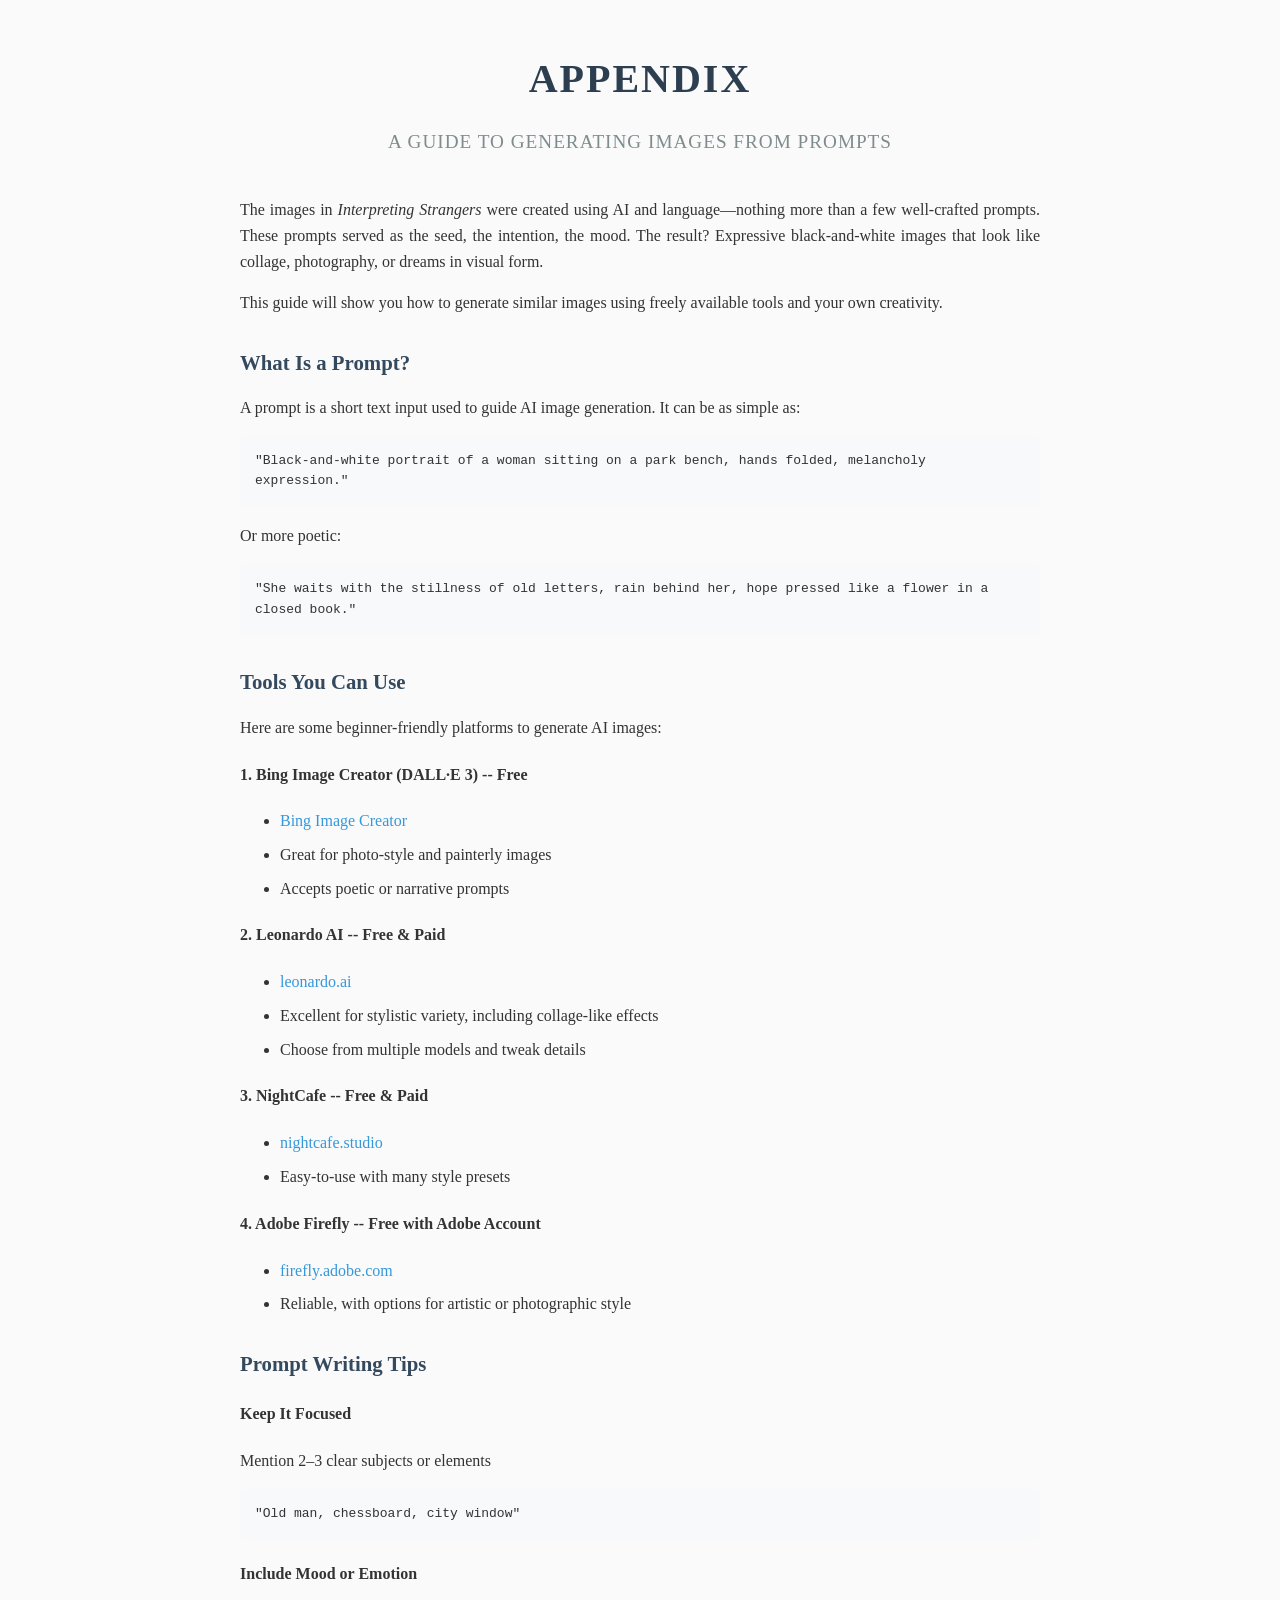
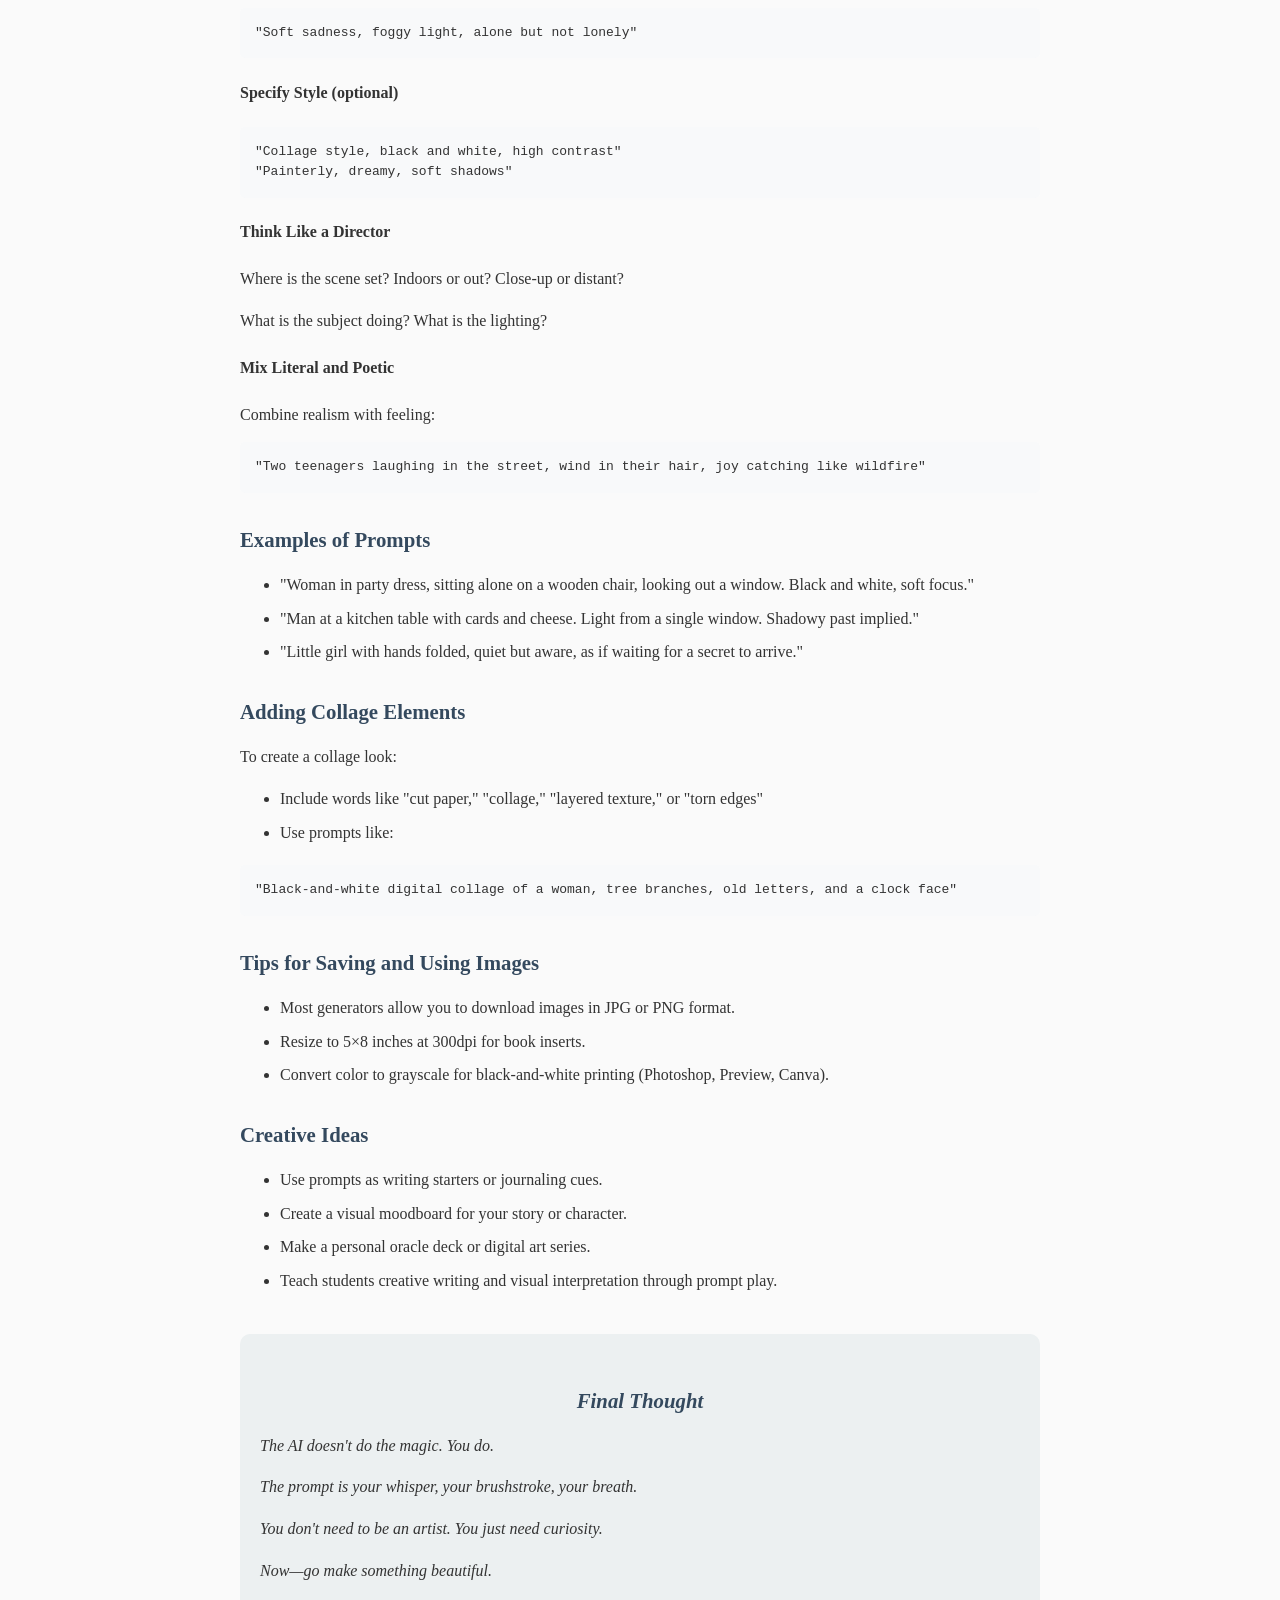
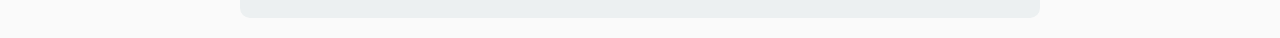
==== interpreting_strangers/index.html @ 9fca67f9 "appendix" ====
<!DOCTYPE html>
<html lang="en">
<head>
    <meta charset="UTF-8">
    <meta name="viewport" content="width=device-width, initial-scale=1.0">
    <title>A Guide to Generating Images from Prompts</title>
    <style>
        body {
            font-family: Georgia, serif;
            line-height: 1.6;
            max-width: 800px;
            margin: 0 auto;
            padding: 20px;
            color: #333;
            background-color: #fafafa;
        }
        
        h1 {
            text-align: center;
            font-size: 2.5em;
            margin-bottom: 10px;
            color: #2c3e50;
            text-transform: uppercase;
            letter-spacing: 2px;
        }
        
        h2 {
            text-align: center;
            font-size: 1.2em;
            margin-bottom: 40px;
            color: #7f8c8d;
            text-transform: uppercase;
            letter-spacing: 1px;
            font-weight: normal;
        }
        
        h3 {
            font-size: 1.3em;
            margin-top: 30px;
            margin-bottom: 15px;
            color: #34495e;
        }
        
        p {
            margin-bottom: 15px;
            text-align: justify;
        }
        
        ul {
            margin-bottom: 20px;
        }
        
        li {
            margin-bottom: 8px;
        }
        
        a {
            color: #3498db;
            text-decoration: none;
        }
        
        a:hover {
            text-decoration: underline;
        }
        
        .quote {
            font-style: italic;
            background-color: #ecf0f1;
            padding: 15px;
            border-left: 4px solid #3498db;
            margin: 20px 0;
        }
        
        .example {
            background-color: #f8f9fa;
            padding: 15px;
            border-radius: 5px;
            margin: 15px 0;
            font-family: monospace;
        }
        
        .highlight {
            background-color: #fff3cd;
            padding: 2px 5px;
            border-radius: 3px;
        }
        
        .final-thought {
            text-align: center;
            font-style: italic;
            margin-top: 40px;
            padding: 20px;
            background-color: #ecf0f1;
            border-radius: 10px;
        }
    </style>
</head>
<body>
    <h1>Appendix</h1>
    <h2>A Guide to Generating Images from Prompts</h2>

    <p>The images in <em>Interpreting Strangers</em> were created using AI and language—nothing more than a few well-crafted prompts. These prompts served as the seed, the intention, the mood. The result? Expressive black-and-white images that look like collage, photography, or dreams in visual form.</p>

    <p>This guide will show you how to generate similar images using freely available tools and your own creativity.</p>

    <h3>What Is a Prompt?</h3>

    <p>A prompt is a short text input used to guide AI image generation. It can be as simple as:</p>

    <div class="example">"Black-and-white portrait of a woman sitting on a park bench, hands folded, melancholy expression."</div>

    <p>Or more poetic:</p>

    <div class="example">"She waits with the stillness of old letters, rain behind her, hope pressed like a flower in a closed book."</div>

    <h3>Tools You Can Use</h3>

    <p>Here are some beginner-friendly platforms to generate AI images:</p>

    <h4>1. Bing Image Creator (DALL·E 3) -- Free</h4>
    <ul>
        <li><a href="https://www.bing.com/images/create" target="_blank">Bing Image Creator</a></li>
        <li>Great for photo-style and painterly images</li>
        <li>Accepts poetic or narrative prompts</li>
    </ul>

    <h4>2. Leonardo AI -- Free & Paid</h4>
    <ul>
        <li><a href="https://leonardo.ai" target="_blank">leonardo.ai</a></li>
        <li>Excellent for stylistic variety, including collage-like effects</li>
        <li>Choose from multiple models and tweak details</li>
    </ul>

    <h4>3. NightCafe -- Free & Paid</h4>
    <ul>
        <li><a href="https://creator.nightcafe.studio" target="_blank">nightcafe.studio</a></li>
        <li>Easy-to-use with many style presets</li>
    </ul>

    <h4>4. Adobe Firefly -- Free with Adobe Account</h4>
    <ul>
        <li><a href="https://firefly.adobe.com" target="_blank">firefly.adobe.com</a></li>
        <li>Reliable, with options for artistic or photographic style</li>
    </ul>

    <h3>Prompt Writing Tips</h3>

    <h4>Keep It Focused</h4>
    <p>Mention 2–3 clear subjects or elements</p>
    <div class="example">"Old man, chessboard, city window"</div>

    <h4>Include Mood or Emotion</h4>
    <div class="example">"Soft sadness, foggy light, alone but not lonely"</div>

    <h4>Specify Style (optional)</h4>
    <div class="example">"Collage style, black and white, high contrast"<br>
    "Painterly, dreamy, soft shadows"</div>

    <h4>Think Like a Director</h4>
    <p>Where is the scene set? Indoors or out? Close-up or distant?</p>
    <p>What is the subject doing? What is the lighting?</p>

    <h4>Mix Literal and Poetic</h4>
    <p>Combine realism with feeling:</p>
    <div class="example">"Two teenagers laughing in the street, wind in their hair, joy catching like wildfire"</div>

    <h3>Examples of Prompts</h3>
    <ul>
        <li>"Woman in party dress, sitting alone on a wooden chair, looking out a window. Black and white, soft focus."</li>
        <li>"Man at a kitchen table with cards and cheese. Light from a single window. Shadowy past implied."</li>
        <li>"Little girl with hands folded, quiet but aware, as if waiting for a secret to arrive."</li>
    </ul>

    <h3>Adding Collage Elements</h3>
    <p>To create a collage look:</p>
    <ul>
        <li>Include words like "cut paper," "collage," "layered texture," or "torn edges"</li>
        <li>Use prompts like:</li>
    </ul>
    <div class="example">"Black-and-white digital collage of a woman, tree branches, old letters, and a clock face"</div>

    <h3>Tips for Saving and Using Images</h3>
    <ul>
        <li>Most generators allow you to download images in JPG or PNG format.</li>
        <li>Resize to 5×8 inches at 300dpi for book inserts.</li>
        <li>Convert color to grayscale for black-and-white printing (Photoshop, Preview, Canva).</li>
    </ul>

    <h3>Creative Ideas</h3>
    <ul>
        <li>Use prompts as writing starters or journaling cues.</li>
        <li>Create a visual moodboard for your story or character.</li>
        <li>Make a personal oracle deck or digital art series.</li>
        <li>Teach students creative writing and visual interpretation through prompt play.</li>
    </ul>

    <div class="final-thought">
        <h3>Final Thought</h3>
        <p>The AI doesn't do the magic. You do.</p>
        <p>The prompt is your whisper, your brushstroke, your breath.</p>
        <p>You don't need to be an artist. You just need curiosity.</p>
        <p>Now—go make something beautiful.</p>
    </div>
</body>
</html>
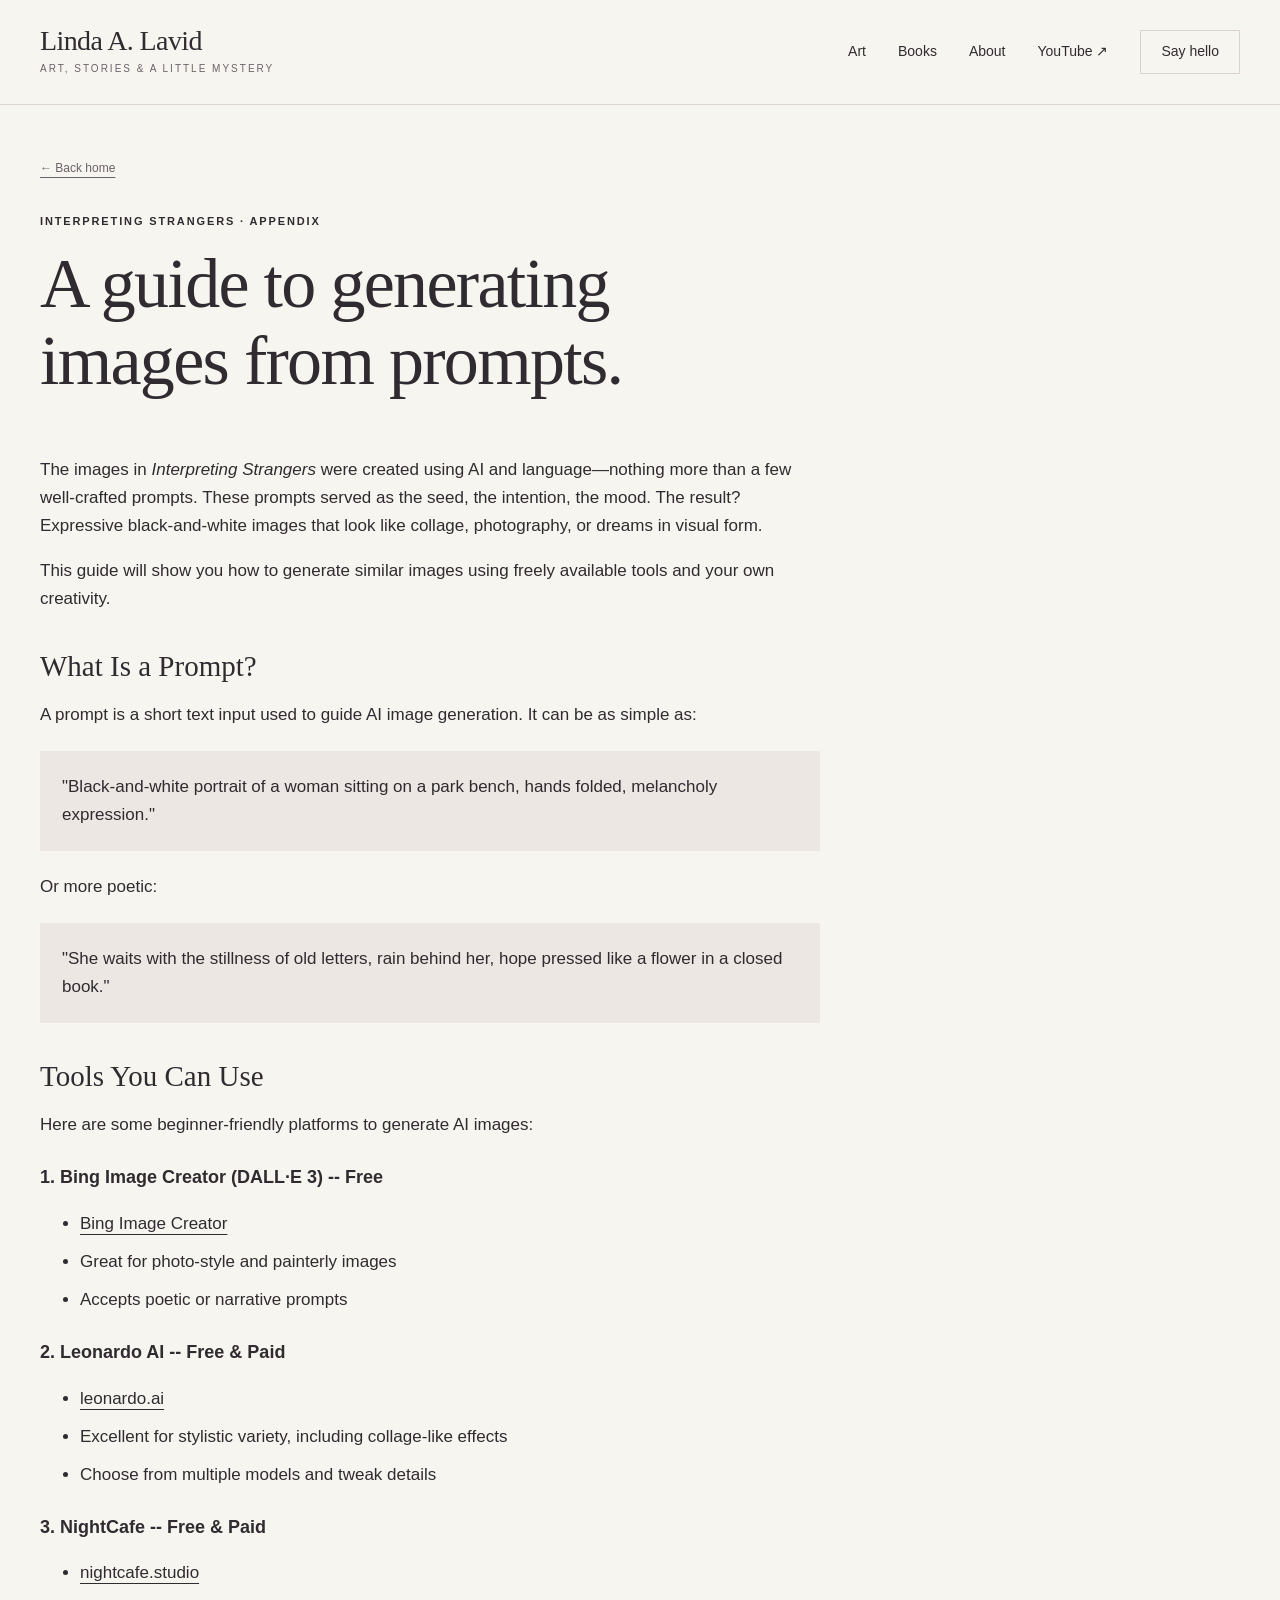
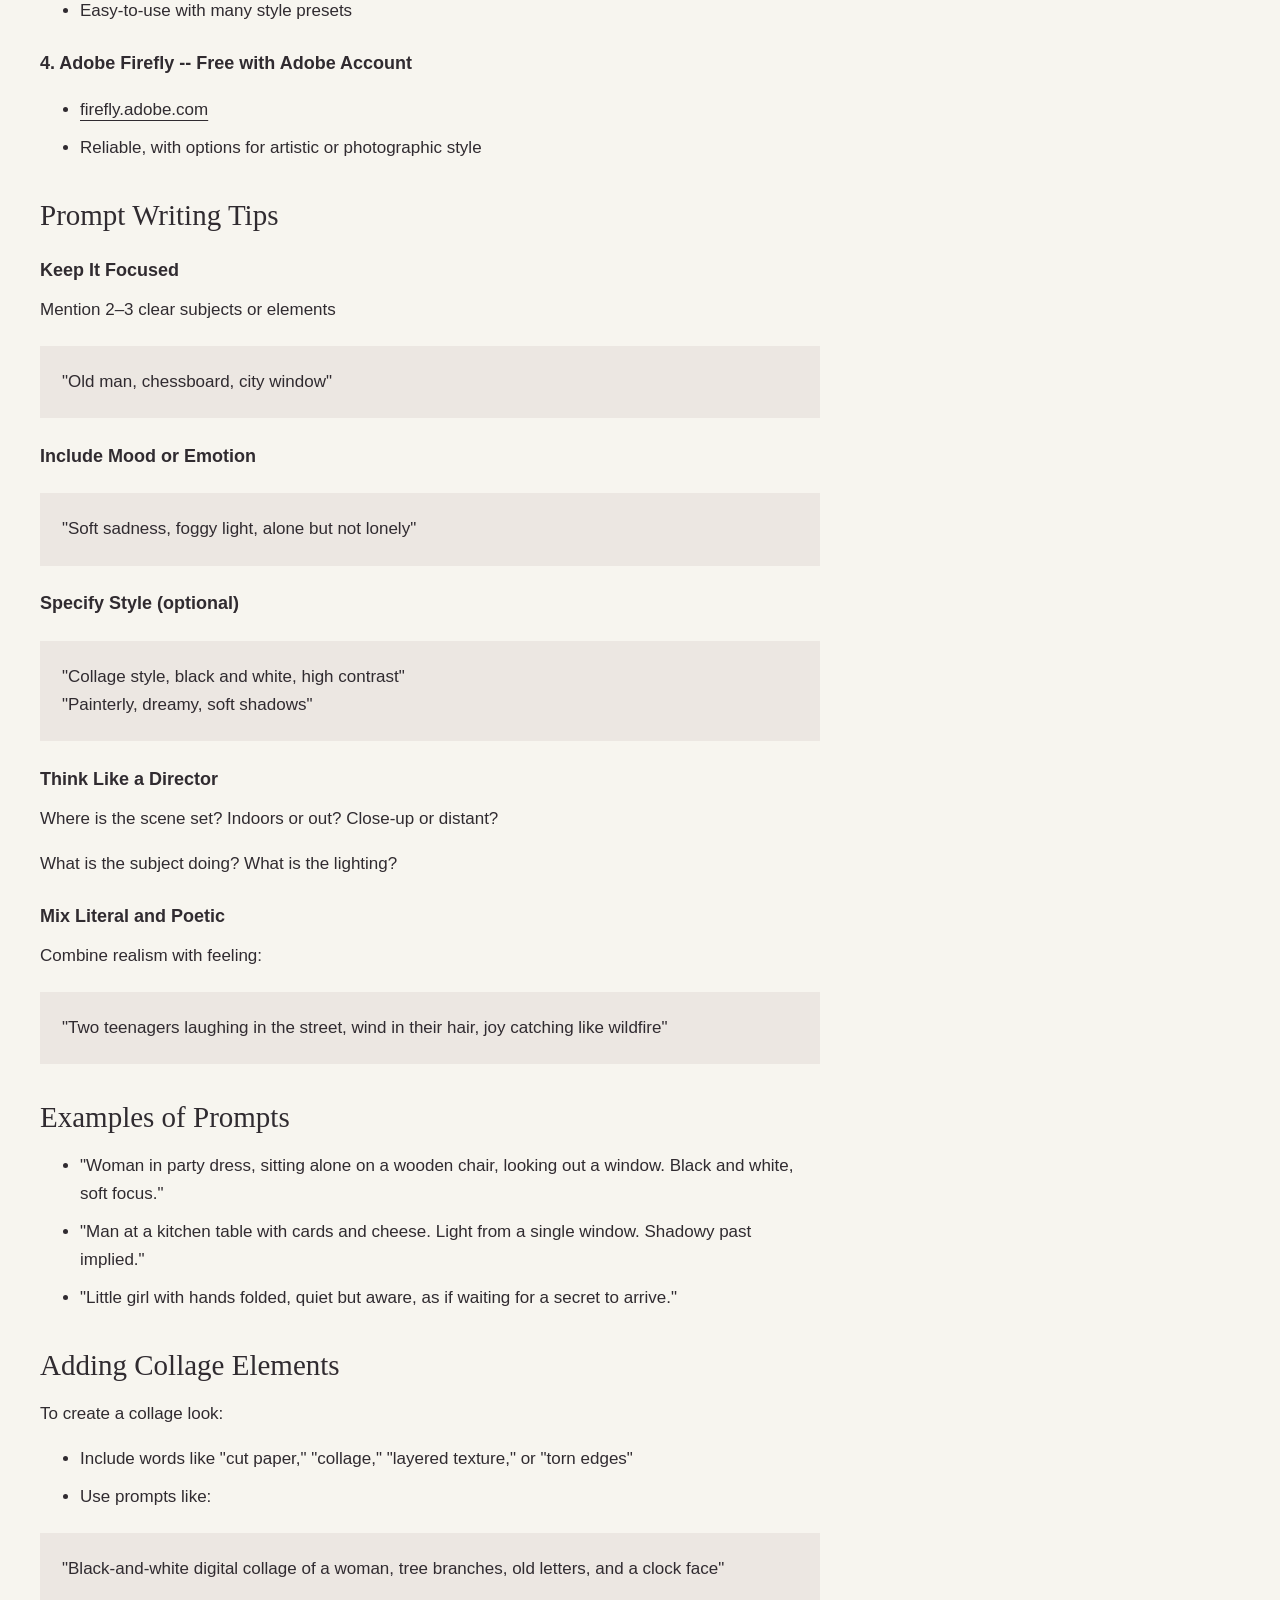
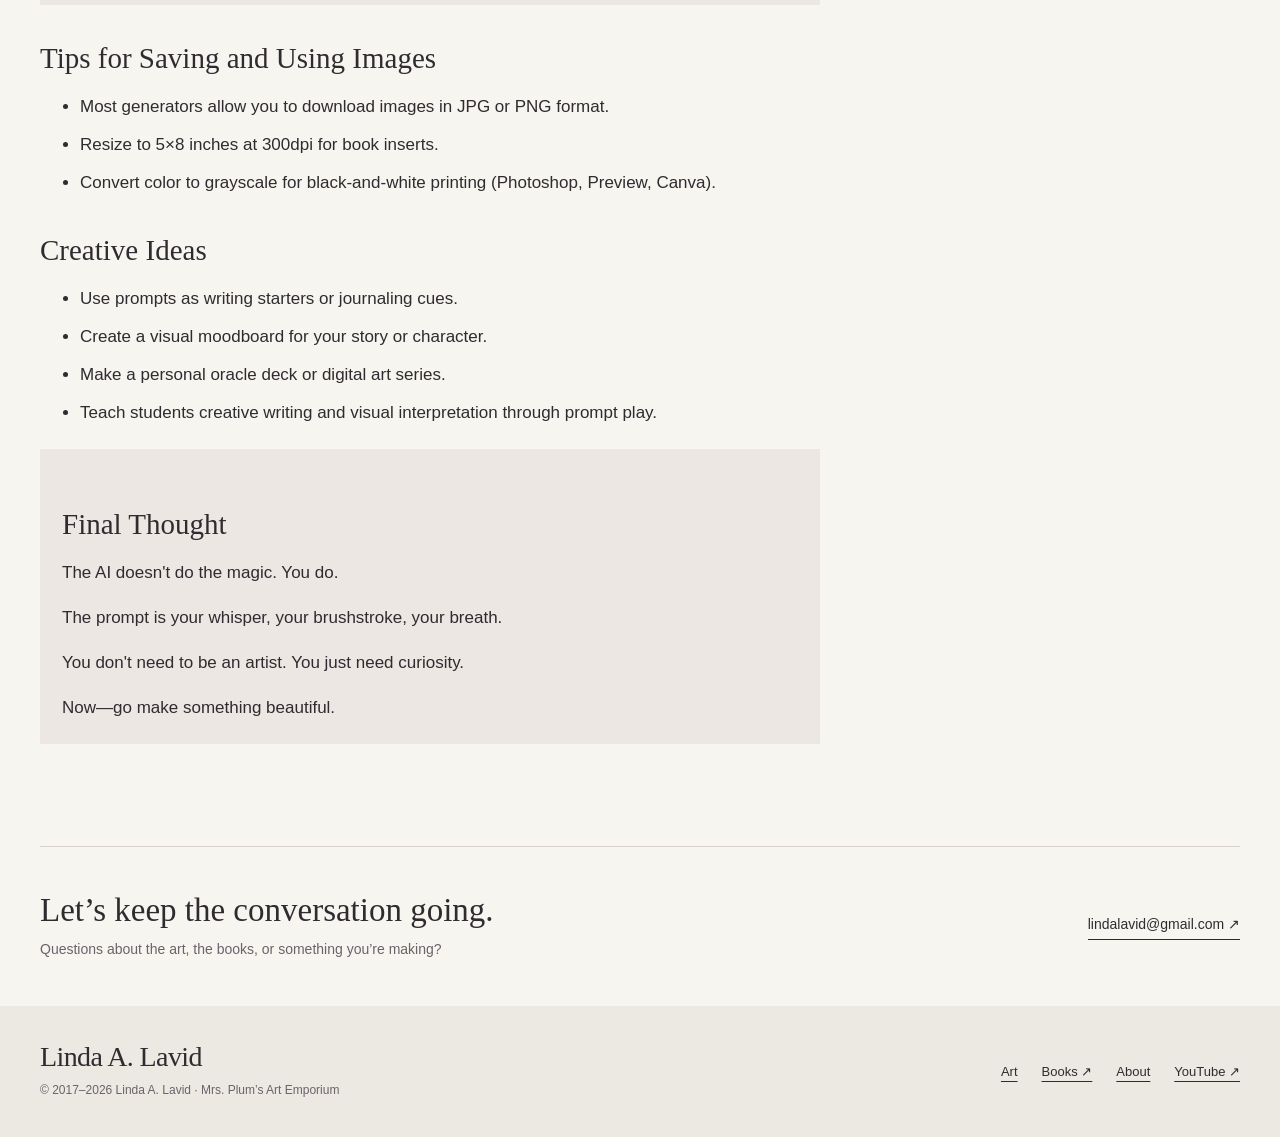
==== commit 69b4c380: "Modernize website design and art galleries" ====
--- a/interpreting_strangers/index.html
+++ b/interpreting_strangers/index.html
@@ -1,103 +1,16 @@
-<!DOCTYPE html>
-<html lang="en">
-<head>
-    <meta charset="UTF-8">
-    <meta name="viewport" content="width=device-width, initial-scale=1.0">
-    <title>A Guide to Generating Images from Prompts</title>
-    <style>
-        body {
-            font-family: Georgia, serif;
-            line-height: 1.6;
-            max-width: 800px;
-            margin: 0 auto;
-            padding: 20px;
-            color: #333;
-            background-color: #fafafa;
-        }
-        
-        h1 {
-            text-align: center;
-            font-size: 2.5em;
-            margin-bottom: 10px;
-            color: #2c3e50;
-            text-transform: uppercase;
-            letter-spacing: 2px;
-        }
-        
-        h2 {
-            text-align: center;
-            font-size: 1.2em;
-            margin-bottom: 40px;
-            color: #7f8c8d;
-            text-transform: uppercase;
-            letter-spacing: 1px;
-            font-weight: normal;
-        }
-        
-        h3 {
-            font-size: 1.3em;
-            margin-top: 30px;
-            margin-bottom: 15px;
-            color: #34495e;
-        }
-        
-        p {
-            margin-bottom: 15px;
-            text-align: justify;
-        }
-        
-        ul {
-            margin-bottom: 20px;
-        }
-        
-        li {
-            margin-bottom: 8px;
-        }
-        
-        a {
-            color: #3498db;
-            text-decoration: none;
-        }
-        
-        a:hover {
-            text-decoration: underline;
-        }
-        
-        .quote {
-            font-style: italic;
-            background-color: #ecf0f1;
-            padding: 15px;
-            border-left: 4px solid #3498db;
-            margin: 20px 0;
-        }
-        
-        .example {
-            background-color: #f8f9fa;
-            padding: 15px;
-            border-radius: 5px;
-            margin: 15px 0;
-            font-family: monospace;
-        }
-        
-        .highlight {
-            background-color: #fff3cd;
-            padding: 2px 5px;
-            border-radius: 3px;
-        }
-        
-        .final-thought {
-            text-align: center;
-            font-style: italic;
-            margin-top: 40px;
-            padding: 20px;
-            background-color: #ecf0f1;
-            border-radius: 10px;
-        }
-    </style>
-</head>
-<body>
-    <h1>Appendix</h1>
-    <h2>A Guide to Generating Images from Prompts</h2>
+<!doctype html>
+ <html lang="en"><head><meta charset="utf-8"><meta name="viewport" content="width=device-width, initial-scale=1">
+ <title>A Guide to Generating Images from Prompts | Linda A. Lavid</title><meta name="description" content="The image-making appendix to Interpreting Strangers by Linda A. Lavid.">
+ <link rel="canonical" href="https://www.lindalavid.com/interpreting_strangers/index.html"><meta name="theme-color" content="#563749">
+ <meta property="og:type" content="website"><meta property="og:title" content="A Guide to Generating Images from Prompts | Linda A. Lavid"><meta property="og:description" content="The image-making appendix to Interpreting Strangers by Linda A. Lavid."><meta property="og:url" content="https://www.lindalavid.com/interpreting_strangers/index.html"><meta property="og:image" content="https://www.lindalavid.com/assets/previews/abstract-11.jpg">
+ <link rel="icon" href="../assets/favicon.svg" type="image/svg+xml"><link rel="stylesheet" href="../assets/styles/site.css"><script defer src="../assets/scripts/site.js"></script></head><body>
+ <a class="skip-link" href="#main">Skip to content</a>
+ <header class="site-header"><div class="wrap header-inner">
+ <a class="brand" href="../index.html" aria-label="Linda A. Lavid home"><span class="brand-name">Linda A. Lavid</span><span class="brand-sub">Art, stories & a little mystery</span></a>
+ <button class="menu-toggle" aria-expanded="false" aria-controls="site-nav">Menu</button>
+ <nav class="site-nav" id="site-nav" aria-label="Main navigation"><a href="../index.html#collections">Art</a><a href="../index.html#books">Books</a><a href="../about.html">About</a><a href="https://www.youtube.com/channel/UCeq5Df1fC-q9gi-4vWOq-DA" target="_blank" rel="noopener">YouTube ↗</a><a class="contact-link" href="mailto:lindalavid@gmail.com">Say hello</a></nav>
+ </div></header><main id="main"><div class="wrap"><header class="page-heading"><a class="breadcrumb" href="../index.html">← Back home</a><p class="eyebrow">Interpreting Strangers · Appendix</p><h1>A guide to generating<br>images from prompts.</h1></header><article class="article-body">
+    
 
     <p>The images in <em>Interpreting Strangers</em> were created using AI and language—nothing more than a few well-crafted prompts. These prompts served as the seed, the intention, the mood. The result? Expressive black-and-white images that look like collage, photography, or dreams in visual form.</p>
 
@@ -119,27 +32,27 @@
 
     <h4>1. Bing Image Creator (DALL·E 3) -- Free</h4>
     <ul>
-        <li><a href="https://www.bing.com/images/create" target="_blank">Bing Image Creator</a></li>
+        <li><a href="https://www.bing.com/images/create" target="_blank" rel="noopener">Bing Image Creator</a></li>
         <li>Great for photo-style and painterly images</li>
         <li>Accepts poetic or narrative prompts</li>
     </ul>
 
     <h4>2. Leonardo AI -- Free & Paid</h4>
     <ul>
-        <li><a href="https://leonardo.ai" target="_blank">leonardo.ai</a></li>
+        <li><a href="https://leonardo.ai" target="_blank" rel="noopener">leonardo.ai</a></li>
         <li>Excellent for stylistic variety, including collage-like effects</li>
         <li>Choose from multiple models and tweak details</li>
     </ul>
 
     <h4>3. NightCafe -- Free & Paid</h4>
     <ul>
-        <li><a href="https://creator.nightcafe.studio" target="_blank">nightcafe.studio</a></li>
+        <li><a href="https://creator.nightcafe.studio" target="_blank" rel="noopener">nightcafe.studio</a></li>
         <li>Easy-to-use with many style presets</li>
     </ul>
 
     <h4>4. Adobe Firefly -- Free with Adobe Account</h4>
     <ul>
-        <li><a href="https://firefly.adobe.com" target="_blank">firefly.adobe.com</a></li>
+        <li><a href="https://firefly.adobe.com" target="_blank" rel="noopener">firefly.adobe.com</a></li>
         <li>Reliable, with options for artistic or photographic style</li>
     </ul>
 
@@ -201,5 +114,5 @@
         <p>You don't need to be an artist. You just need curiosity.</p>
         <p>Now—go make something beautiful.</p>
     </div>
-</body>
-</html>+</article></div></main><div class="wrap contact-band"><div><h2>Let’s keep the conversation going.</h2><p>Questions about the art, the books, or something you’re making?</p></div><a class="text-link" href="mailto:lindalavid@gmail.com">lindalavid@gmail.com ↗</a></div>
+ <footer class="site-footer"><div class="wrap footer-inner"><div><span class="brand-name">Linda A. Lavid</span><p class="copyright">© 2017–<span data-year>2026</span> Linda A. Lavid · Mrs. Plum’s Art Emporium</p></div><nav class="footer-links" aria-label="Footer navigation"><a href="../index.html#collections">Art</a><a href="https://www.amazon.com/stores/Linda-A.-Lavid/author/B002BMBKEA" target="_blank" rel="noopener">Books ↗</a><a href="../about.html">About</a><a href="https://www.youtube.com/channel/UCeq5Df1fC-q9gi-4vWOq-DA" target="_blank" rel="noopener">YouTube ↗</a></nav></div></footer></body></html>
--- a/assets/styles/site.css
+++ b/assets/styles/site.css
@@ -0,0 +1,7 @@
+:root{--paper:#f7f5ef;--ink:#302b30;--muted:#6b626b;--plum:#563749;--line:#d9d2ce;--soft:#ece7e2;--white:#fffefa;--green:#dfe5d9;--serif:Georgia,'Times New Roman',serif;--sans:-apple-system,BlinkMacSystemFont,'Segoe UI',sans-serif}
+*{box-sizing:border-box}html{scroll-behavior:smooth;scroll-padding-top:100px}body{margin:0;background:var(--paper);color:var(--ink);font:17px/1.65 var(--sans)}body.dialog-open{overflow:hidden}a{color:inherit;text-underline-offset:5px}button,input{font:inherit}button,a,input{-webkit-tap-highlight-color:transparent}button{cursor:pointer}a:focus-visible,button:focus-visible,input:focus-visible,summary:focus-visible{outline:3px solid #8b602c;outline-offset:5px}img{display:block;max-width:100%;height:auto}h1,h2,h3,p,figure{margin:0}h1,h2,h3{font-family:var(--serif);font-weight:400;line-height:1.1}p+p{margin-top:1em}.wrap{width:min(1240px,calc(100% - 80px));margin-inline:auto}.eyebrow{font-size:11px;font-weight:650;letter-spacing:.17em;text-transform:uppercase}.muted{color:var(--muted)}.skip-link{position:fixed;left:12px;top:-100px;z-index:100;background:var(--ink);color:white;padding:10px}.skip-link:focus{top:12px}.site-header{border-bottom:1px solid var(--line);background:var(--paper);position:relative;z-index:10}.header-inner{min-height:104px;display:flex;align-items:center;justify-content:space-between;gap:25px}.brand{text-decoration:none;display:grid;gap:4px}.brand-name{font:28px/1.1 var(--serif);letter-spacing:-.6px}.brand-sub{font-size:10px;letter-spacing:.2em;text-transform:uppercase;color:var(--muted)}.site-nav{display:flex;gap:32px;align-items:center}.site-nav a{font-size:14px;text-decoration:none;padding-block:10px}.site-nav a:hover,.site-nav a[aria-current]{text-decoration:underline}.site-nav .contact-link{border:1px solid var(--line);padding:9px 20px}.menu-toggle{display:none;background:none;border:1px solid var(--line);padding:8px 14px}.hero{display:grid;grid-template-columns:1fr 1fr;gap:70px;padding-top:72px;padding-bottom:76px;align-items:center}.hero h1{font-size:clamp(46px,5.15vw,72px);letter-spacing:-2.8px;margin:24px 0}.hero h1 em{color:var(--plum);font-weight:400}.hero .intro{max-width:420px;color:var(--muted);font-size:18px;line-height:1.75}.actions{display:flex;align-items:center;flex-wrap:wrap;gap:22px;margin-top:28px}.button{display:inline-flex;justify-content:center;align-items:center;gap:24px;min-height:48px;padding:12px 23px;border:1px solid var(--plum);background:var(--plum);color:#fff;text-decoration:none;font-size:14px}.button:hover{background:#392632}.button.secondary{background:transparent;color:var(--ink);border-color:var(--line)}.button.secondary:hover{background:var(--soft)}.text-link{font-size:14px;font-weight:500;text-decoration:none;border-bottom:1px solid currentColor;padding-bottom:3px}.hero-visual{padding:28px;background:#e6e5db;position:relative}.hero-visual img{width:100%;aspect-ratio:1/1;object-fit:contain;background:#e6e5db}.hero-caption{display:flex;justify-content:space-between;gap:15px;font-size:11px;letter-spacing:.07em;padding-top:16px;color:#514d49}.intro-strip{border-block:1px solid var(--line);padding:20px 0;display:flex;gap:24px;align-items:center;justify-content:space-between}.intro-strip p{font-size:14px;color:var(--muted)}.intro-strip span{color:var(--plum);font:italic 26px var(--serif);white-space:nowrap}.section{padding-block:80px}.section-heading{display:flex;align-items:end;justify-content:space-between;gap:30px;margin-bottom:36px}.section-heading h2{font-size:clamp(34px,3.5vw,47px);letter-spacing:-1.2px;margin-top:13px}.section-heading>p{max-width:350px;font-size:15px;color:var(--muted)}.collections{display:grid;grid-template-columns:repeat(3,minmax(0,1fr));gap:40px 26px}.collection-card{text-decoration:none;display:block}.collection-image{background:var(--soft);padding:22px;overflow:hidden}.collection-image img{width:100%;aspect-ratio:1/1;object-fit:contain;transition:transform .3s}.collection-card:hover img{transform:scale(1.025)}.collection-heading{display:flex;justify-content:space-between;gap:10px;align-items:center;margin-top:18px}.collection-heading h3{font-size:25px}.collection-card p{font-size:14px;color:var(--muted);line-height:1.5;margin-top:8px;max-width:325px}.collection-count{font-size:10px;color:var(--muted);text-transform:uppercase;letter-spacing:.12em;margin-top:13px}.arrow{font-size:22px;font-family:var(--sans)}.books-section{background:var(--plum);color:#fff9f2;padding:65px;display:grid;grid-template-columns:1fr 1fr;gap:60px;align-items:center}.books-section h2{font-size:50px;letter-spacing:-1px;margin:18px 0}.books-section p{color:#eee0e8;max-width:430px}.books-section .button{border-color:#fff9f2;background:#fff9f2;color:var(--plum)}.books-note{padding:35px;border:1px solid #947b89;font:italic 32px/1.4 var(--serif)}.studio-section{display:grid;grid-template-columns:1fr 1fr;gap:75px;align-items:center}.studio-art{display:grid;grid-template-columns:1fr 1fr;gap:16px;align-items:center}.studio-art img{width:100%;aspect-ratio:3/4;object-fit:contain;background:var(--soft);padding:16px}.studio-art img+img{margin-top:50px}.studio-section h2{font-size:46px;letter-spacing:-1px;margin:18px 0}.studio-section p{color:var(--muted)}.contact-band{border-top:1px solid var(--line);padding-block:45px;display:flex;align-items:center;justify-content:space-between;gap:20px}.contact-band h2{font-size:33px}.contact-band p{font-size:14px;margin-top:10px;color:var(--muted)}.site-footer{background:#ece9e2;padding:36px 0;font-size:13px}.footer-inner{display:flex;align-items:center;justify-content:space-between;gap:24px}.footer-links{display:flex;gap:24px}.copyright{font-size:12px;color:var(--muted);margin-top:8px}.page-heading{padding:54px 0 35px}.breadcrumb{font-size:12px;display:block;margin-bottom:33px;color:var(--muted)}.page-heading h1{font-size:clamp(42px,5.5vw,70px);letter-spacing:-1.7px;margin:15px 0 22px}.page-heading .intro{font-size:19px;max-width:750px;color:var(--muted)}.collection-note{max-width:800px;margin:25px 0 0;font-size:15px}.collection-note summary{cursor:pointer;text-decoration:underline;text-underline-offset:5px}.collection-note .note-body{padding:20px 0;color:var(--muted)}.collection-note h4{font:24px var(--serif);margin-top:0}.gallery-tools{display:flex;align-items:end;justify-content:space-between;gap:25px;padding:25px 0;border-block:1px solid var(--line);margin-bottom:32px}.gallery-tools p{font-size:13px;color:var(--muted)}.search-field{display:grid;gap:5px;font-size:12px}.search-field input{width:260px;max-width:100%;padding:9px 12px;background:var(--white);border:1px solid var(--line);border-radius:0;color:var(--ink)}.art-grid{display:grid;grid-template-columns:repeat(3,minmax(0,1fr));gap:38px 26px;padding-bottom:55px}.artwork[hidden]{display:none}.artwork-image{display:block;padding:18px;background:var(--soft);text-decoration:none}.artwork-image img{width:100%;aspect-ratio:1/1;object-fit:contain;transition:transform .2s}.artwork-image:hover img{transform:scale(1.025)}.artwork-meta{display:flex;align-items:baseline;justify-content:space-between;gap:12px;margin-top:14px}.artwork-meta h2{font-size:21px}.download-link{font-size:12px;white-space:nowrap}.gallery-bottom{padding:30px 0 60px;display:flex;justify-content:space-between;gap:30px;border-top:1px solid var(--line)}.gallery-bottom p{font-size:13px;color:var(--muted);max-width:580px}.gallery-empty{padding:20px 0 50px;color:var(--muted)}.lightbox{border:0;background:var(--paper);color:var(--ink);width:min(1000px,94vw);max-height:94vh;padding:22px}.lightbox::backdrop{background:#201922dc}.lightbox-top,.lightbox-bottom{display:flex;justify-content:space-between;align-items:center;gap:18px}.lightbox-top{padding-bottom:14px}.lightbox-top h2{font-size:24px}.lightbox button{border:1px solid var(--line);background:transparent;padding:7px 14px;min-width:44px;min-height:44px}.lightbox-image{width:100%;height:65vh;object-fit:contain;background:var(--soft)}.lightbox-bottom{padding-top:16px;font-size:13px}.lightbox-paging{display:flex;gap:9px;align-items:center}.lightbox-status{min-width:55px;text-align:center}.about-layout{display:grid;grid-template-columns:1.1fr .9fr;gap:70px;padding-bottom:80px;align-items:start}.about-copy{max-width:650px}.about-copy h2{font-size:33px;margin:30px 0 18px}.about-copy p{color:var(--muted)}.about-image{background:var(--green);padding:28px}.about-image figcaption{font-size:12px;padding-top:20px;color:var(--muted)}.about-quote{font:italic 31px/1.4 var(--serif);padding:30px 0;margin:30px 0;border-block:1px solid var(--line)}.article-body{max-width:780px;padding-bottom:80px}.article-body h2,.article-body h3{margin:38px 0 18px}.article-body h3{font-size:29px}.article-body h4{font-size:18px;margin-bottom:10px}.article-body .example,.article-body .final-thought{padding:22px;background:var(--soft);margin:22px 0}.article-body li{margin:10px 0}.no-js-note{font-size:13px;color:var(--muted)}
+@media(min-width:1000px){.collection-card:last-child{grid-column:1 / -1;display:grid;grid-template-columns:1fr 1fr;gap:50px;background:var(--green);align-items:center;padding:30px}.collection-card:last-child .collection-image{padding:0;background:transparent}.collection-card:last-child .collection-image img{max-height:330px}.collection-card:last-child .collection-heading h3{font-size:38px}.collection-card:last-child p{font-size:17px;max-width:420px}.collection-card:last-child .collection-heading{margin-top:0}.collection-card:last-child .collection-info{padding-right:25px}}
+@media(max-width:1000px){.wrap{width:calc(100% - 48px)}.hero{gap:35px;padding-top:45px}.hero h1{font-size:54px}.site-nav{gap:21px}.hero-visual{padding:20px}.collections{grid-template-columns:repeat(2,minmax(0,1fr))}.books-section{padding:40px;gap:35px}.studio-section{gap:35px}.art-grid{grid-template-columns:repeat(2,minmax(0,1fr))}.about-layout{gap:40px}}
+@media(max-width:700px){html{scroll-padding-top:20px}.wrap{width:calc(100% - 36px)}.header-inner{min-height:88px;flex-wrap:wrap;gap:0}.brand-name{font-size:25px}.brand-sub{font-size:9px}.menu-toggle{display:block}.site-nav{width:100%;flex-wrap:wrap;padding:16px 0;gap:12px 26px}.js-ready .site-nav{display:none}.js-ready .site-nav.is-open{display:flex}.hero{grid-template-columns:1fr;gap:38px;padding-top:38px;padding-bottom:38px}.hero h1{font-size:clamp(44px,10.8vw,65px);letter-spacing:-2px;margin:20px 0}.hero .intro{font-size:17px;max-width:100%}.hero-visual{padding:18px}.hero-caption{font-size:10px}.intro-strip{align-items:start;flex-direction:column;gap:8px;padding-block:22px}.intro-strip span{font-size:23px}.section{padding-block:48px}.section-heading{display:block;margin-bottom:25px}.section-heading>p{margin-top:18px}.collections{gap:28px 16px}.collection-image{padding:10px}.collection-heading{margin-top:13px;gap:5px}.collection-heading h3{font-size:23px}.collection-card p{font-size:13px}.collection-count{font-size:9px}.books-section{grid-template-columns:1fr;padding:30px 23px;gap:28px}.books-section h2{font-size:40px}.books-note{font-size:26px;padding:24px}.studio-section{grid-template-columns:1fr;gap:35px}.studio-section h2{font-size:37px}.studio-art img+img{margin-top:25px}.contact-band{align-items:start;flex-direction:column;padding-block:35px}.contact-band .text-link{overflow-wrap:anywhere}.footer-inner{align-items:start;flex-direction:column}.footer-links{flex-wrap:wrap;gap:18px}.page-heading{padding-top:32px}.breadcrumb{margin-bottom:25px}.page-heading h1{font-size:46px}.page-heading .intro{font-size:17px}.gallery-tools{align-items:start;flex-direction:column;gap:18px}.search-field,.search-field input{width:100%}.art-grid{gap:28px 15px}.artwork-image{padding:9px}.artwork-meta{display:block}.artwork-meta h2{font-size:21px;margin-bottom:6px}.gallery-bottom{flex-direction:column}.about-layout{grid-template-columns:1fr;gap:30px;padding-bottom:45px}.lightbox{padding:14px}.lightbox-image{height:53vh}.lightbox-bottom{align-items:start;flex-wrap:wrap}.lightbox-top h2{font-size:21px}.about-quote{font-size:27px}}
+@media(max-width:380px){.collections,.art-grid{grid-template-columns:1fr}.actions{gap:17px}.brand-name{font-size:23px}}
+@media(prefers-reduced-motion:reduce){html{scroll-behavior:auto}*,*::before,*::after{transition:none!important;animation:none!important}}
